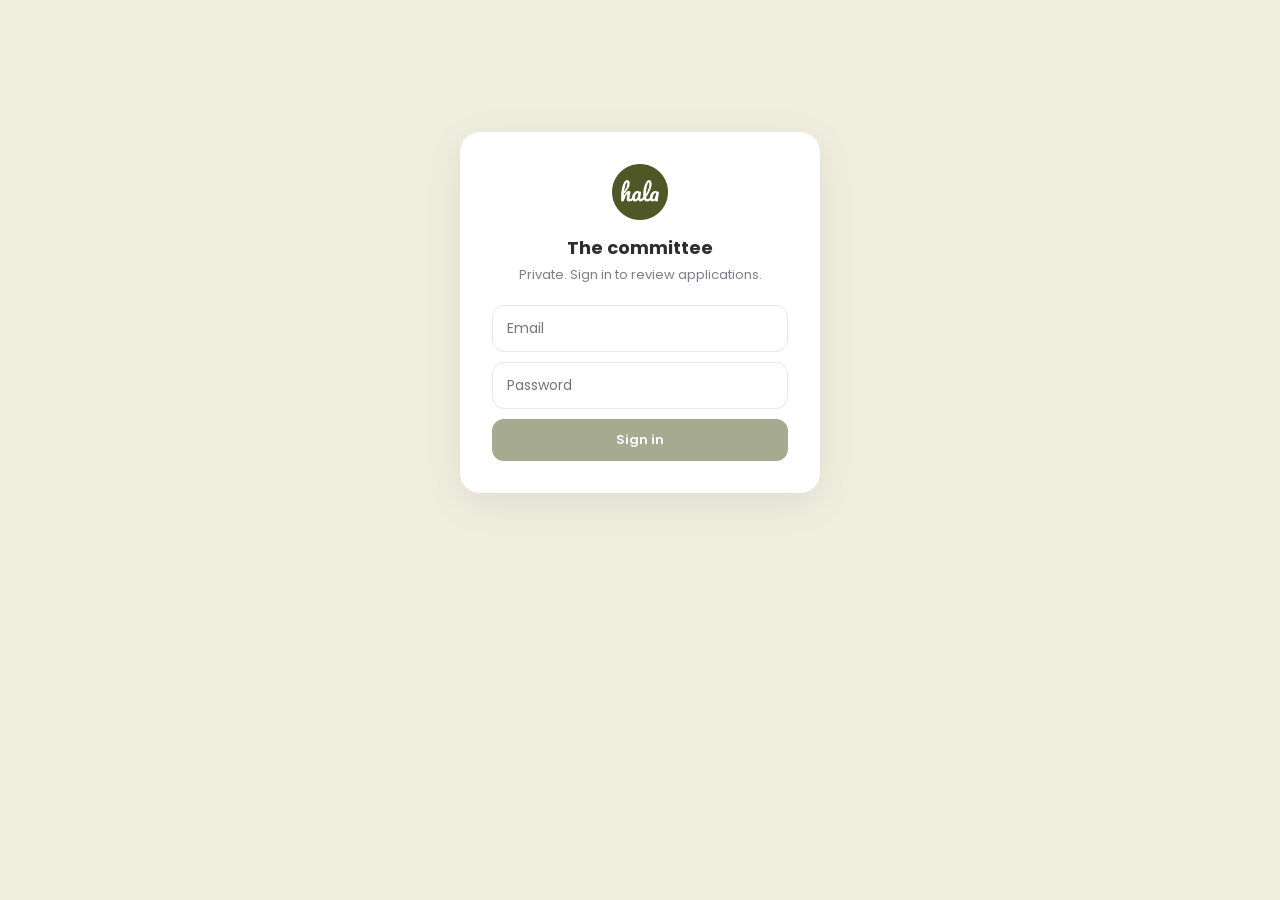
==== admin/index.html @ 54960d13 "Committee dashboard at /admin Co-Authored-By: Claude Fable 5 <noreply@anthropic.com>" ====
<!doctype html>
<html lang="en">
  <head>
    <meta charset="UTF-8" />
    <meta name="viewport" content="width=device-width, initial-scale=1.0" />
    <meta name="robots" content="noindex, nofollow" />
    <title>Hala — Committee</title>
    <link rel="preconnect" href="https://fonts.googleapis.com" />
    <link
      href="https://fonts.googleapis.com/css2?family=Poppins:wght@400;500;600;700&family=Fraunces:opsz,wght@9..144,400;9..144,500&display=swap"
      rel="stylesheet"
    />
    <script type="module" crossorigin src="/admin/assets/index-D9dLfr04.js"></script>
    <link rel="stylesheet" crossorigin href="/admin/assets/index-ItTpBLBb.css">
  </head>
  <body>
    <div id="root"></div>
  </body>
</html>
---- admin/assets/index-ItTpBLBb.css ----
:root{--olive: #4e5725;--olive-tint: #9ca960;--cream: #f0eedf;--cream-deep: #e7e4d0;--ink: #2d2d2d;--muted: #7c7c8b;--gold: #c9a961;--danger: #cc3531;--line: #e6e8ec}*{box-sizing:border-box;margin:0}body{background:var(--cream);color:var(--ink);font-family:Poppins,sans-serif;min-height:100vh}#root{max-width:1080px;margin:0 auto;padding:24px 20px 80px}.brand{display:flex;align-items:center;gap:12px}.brand img.logo{width:40px;height:40px}.login img.logo{width:56px;height:56px;margin:0 auto 14px;display:block}.brand .disc{width:40px;height:40px;border-radius:50%;background:var(--olive);color:#fff;display:flex;align-items:center;justify-content:center;font-family:Fraunces,serif;font-size:15px}.brand h1{font-size:18px;font-weight:600}.brand .sub{color:var(--muted);font-size:12px;letter-spacing:2px;text-transform:uppercase}header.bar{display:flex;align-items:center;justify-content:space-between;margin-bottom:24px}nav.tabs{display:flex;gap:4px;background:#fff;border:1px solid var(--line);border-radius:999px;padding:4px}nav.tabs button{border:0;background:transparent;padding:8px 18px;border-radius:999px;font-family:inherit;font-size:13px;font-weight:500;color:var(--muted);cursor:pointer}nav.tabs button.active{background:var(--olive);color:#fff}nav.tabs button .count{margin-left:6px;background:var(--gold);color:#fff;border-radius:999px;font-size:10px;padding:1px 7px;font-weight:600}.signout{border:0;background:transparent;color:var(--muted);font-family:inherit;font-size:12px;cursor:pointer;text-decoration:underline}.login{max-width:360px;margin:12vh auto 0;background:#fff;border-radius:20px;padding:32px;box-shadow:0 10px 40px #22172a14;text-align:center}.login .disc{margin:0 auto 14px;width:56px;height:56px;font-size:20px}.login h2{font-size:18px;margin-bottom:4px}.login p{color:var(--muted);font-size:13px;margin-bottom:20px}.login input{width:100%;margin-bottom:10px;padding:12px 14px;border-radius:12px;border:1px solid var(--line);font-family:inherit;font-size:14px;outline-color:var(--olive)}.login .error{color:var(--danger);font-size:12px;margin:6px 0}.btn{border:0;border-radius:12px;padding:11px 18px;font-family:inherit;font-size:13px;font-weight:600;cursor:pointer}.btn.primary{background:var(--olive);color:#fff;width:100%}.btn.approve{background:var(--olive);color:#fff}.btn.reject{background:#fff;color:var(--danger);border:1px solid var(--danger)}.btn.quiet{background:var(--cream-deep);color:var(--ink)}.btn.tiny{padding:7px 12px;font-size:12px;border-radius:10px}.btn:disabled{opacity:.5;cursor:default}.grid{display:grid;grid-template-columns:repeat(auto-fill,minmax(320px,1fr));gap:16px}.card{background:#fff;border-radius:20px;overflow:hidden;box-shadow:0 6px 24px #22172a0f;display:flex;flex-direction:column}.photos{display:flex;gap:4px;height:220px;overflow-x:auto;background:var(--cream-deep)}.photos img{height:100%;flex:1 1 0;object-fit:cover;min-width:120px}.photos .none{flex:1;display:flex;align-items:center;justify-content:center;color:var(--muted);font-size:12px}.card .body{padding:16px 18px 18px;display:flex;flex-direction:column;gap:8px;flex:1}.card h3{font-size:16px;font-weight:600}.card .meta{color:var(--muted);font-size:12px}.card .bio{font-size:13px;color:var(--ink);line-height:1.5}.card .kv{font-size:12px;color:var(--muted)}.card .kv b{color:var(--ink);font-weight:500}.card .actions{display:flex;gap:8px;margin-top:auto;padding-top:12px}.card .actions .btn{flex:1}.rows{display:flex;flex-direction:column;gap:8px}.row{background:#fff;border-radius:16px;padding:12px 16px;display:flex;align-items:center;gap:14px;box-shadow:0 3px 12px #22172a0d}.row img.avatar{width:44px;height:44px;border-radius:50%;object-fit:cover}.row .avatar.blank{width:44px;height:44px;border-radius:50%;background:var(--cream-deep);display:flex;align-items:center;justify-content:center;color:var(--olive);font-weight:600}.row .who{flex:1;min-width:0}.row .who .name{font-size:14px;font-weight:600}.row .who .meta{font-size:12px;color:var(--muted)}.row .actions{display:flex;gap:6px}.chip{font-size:11px;font-weight:600;padding:3px 10px;border-radius:999px}.chip.approved{background:#e7efdc;color:var(--olive)}.chip.paused{background:#fdf0d5;color:#9a7b23}.chip.suspended{background:#fbe2e0;color:var(--danger)}.chip.member{background:var(--olive);color:#fff}.chip.comp{background:var(--gold);color:#fff}.chip.none{background:var(--cream-deep);color:var(--muted)}.empty{text-align:center;color:var(--muted);padding:60px 0;font-size:14px}.section-note{color:var(--muted);font-size:12px;margin:0 0 14px}.details{margin-top:10px;padding-top:10px;border-top:1px solid rgba(45,45,45,.08);display:grid;gap:4px}.expand-hint{color:#7c7c8b;font-weight:400}
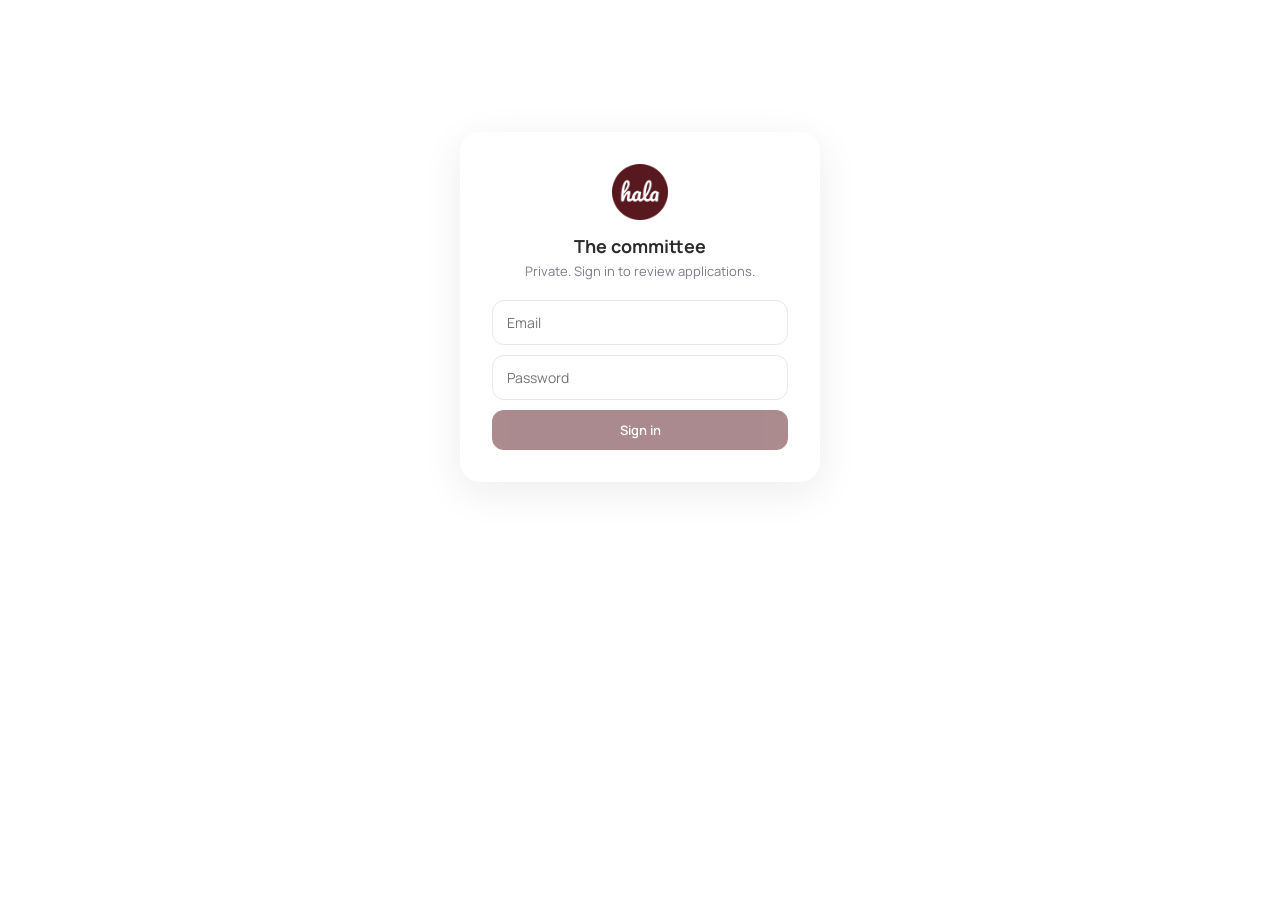
==== commit d4e055de: "Rebrand: wine + white palette, Manrope, new logo (site + dashboard) Co-Authored-By: Claude Fable 5 <" ====
--- a/admin/index.html
+++ b/admin/index.html
@@ -7,11 +7,11 @@
     <title>Hala — Committee</title>
     <link rel="preconnect" href="https://fonts.googleapis.com" />
     <link
-      href="https://fonts.googleapis.com/css2?family=Poppins:wght@400;500;600;700&family=Fraunces:opsz,wght@9..144,400;9..144,500&display=swap"
+      href="https://fonts.googleapis.com/css2?family=Manrope:wght@400;500;600;700&display=swap"
       rel="stylesheet"
     />
-    <script type="module" crossorigin src="/admin/assets/index-D9dLfr04.js"></script>
-    <link rel="stylesheet" crossorigin href="/admin/assets/index-ItTpBLBb.css">
+    <script type="module" crossorigin src="/admin/assets/index-BntNsIoA.js"></script>
+    <link rel="stylesheet" crossorigin href="/admin/assets/index-vuBNylUB.css">
   </head>
   <body>
     <div id="root"></div>
--- a/admin/assets/index-vuBNylUB.css
+++ b/admin/assets/index-vuBNylUB.css
@@ -0,0 +1 @@
+:root{--olive: #58181F;--olive-tint: #8A3A42;--cream: #FFFFFF;--cream-deep: #F3F3F3;--ink: #2d2d2d;--muted: #7c7c8b;--gold: #c9a961;--danger: #cc3531;--line: #e6e8ec}*{box-sizing:border-box;margin:0}body{background:var(--cream);color:var(--ink);font-family:Manrope,sans-serif;min-height:100vh}#root{max-width:1080px;margin:0 auto;padding:24px 20px 80px}.brand{display:flex;align-items:center;gap:12px}.brand img.logo{width:40px;height:40px}.login img.logo{width:56px;height:56px;margin:0 auto 14px;display:block}.brand .disc{width:40px;height:40px;border-radius:50%;background:var(--olive);color:#fff;display:flex;align-items:center;justify-content:center;font-family:Manrope,sans-serif;font-size:15px}.brand h1{font-size:18px;font-weight:600}.brand .sub{color:var(--muted);font-size:12px;letter-spacing:2px;text-transform:uppercase}header.bar{display:flex;align-items:center;justify-content:space-between;margin-bottom:24px}nav.tabs{display:flex;gap:4px;background:#fff;border:1px solid var(--line);border-radius:999px;padding:4px}nav.tabs button{border:0;background:transparent;padding:8px 18px;border-radius:999px;font-family:inherit;font-size:13px;font-weight:500;color:var(--muted);cursor:pointer}nav.tabs button.active{background:var(--olive);color:#fff}nav.tabs button .count{margin-left:6px;background:var(--gold);color:#fff;border-radius:999px;font-size:10px;padding:1px 7px;font-weight:600}.signout{border:0;background:transparent;color:var(--muted);font-family:inherit;font-size:12px;cursor:pointer;text-decoration:underline}.login{max-width:360px;margin:12vh auto 0;background:#fff;border-radius:20px;padding:32px;box-shadow:0 10px 40px #22172a14;text-align:center}.login .disc{margin:0 auto 14px;width:56px;height:56px;font-size:20px}.login h2{font-size:18px;margin-bottom:4px}.login p{color:var(--muted);font-size:13px;margin-bottom:20px}.login input{width:100%;margin-bottom:10px;padding:12px 14px;border-radius:12px;border:1px solid var(--line);font-family:inherit;font-size:14px;outline-color:var(--olive)}.login .error{color:var(--danger);font-size:12px;margin:6px 0}.btn{border:0;border-radius:12px;padding:11px 18px;font-family:inherit;font-size:13px;font-weight:600;cursor:pointer}.btn.primary{background:var(--olive);color:#fff;width:100%}.btn.approve{background:var(--olive);color:#fff}.btn.reject{background:#fff;color:var(--danger);border:1px solid var(--danger)}.btn.quiet{background:var(--cream-deep);color:var(--ink)}.btn.tiny{padding:7px 12px;font-size:12px;border-radius:10px}.btn:disabled{opacity:.5;cursor:default}.grid{display:grid;grid-template-columns:repeat(auto-fill,minmax(320px,1fr));gap:16px}.card{background:#fff;border-radius:20px;overflow:hidden;box-shadow:0 6px 24px #22172a0f;display:flex;flex-direction:column}.photos{display:flex;gap:4px;height:220px;overflow-x:auto;background:var(--cream-deep)}.photos img{height:100%;flex:1 1 0;object-fit:cover;min-width:120px}.photos .none{flex:1;display:flex;align-items:center;justify-content:center;color:var(--muted);font-size:12px}.card .body{padding:16px 18px 18px;display:flex;flex-direction:column;gap:8px;flex:1}.card h3{font-size:16px;font-weight:600}.card .meta{color:var(--muted);font-size:12px}.card .bio{font-size:13px;color:var(--ink);line-height:1.5}.card .kv{font-size:12px;color:var(--muted)}.card .kv b{color:var(--ink);font-weight:500}.card .actions{display:flex;gap:8px;margin-top:auto;padding-top:12px}.card .actions .btn{flex:1}.rows{display:flex;flex-direction:column;gap:8px}.row{background:#fff;border-radius:16px;padding:12px 16px;display:flex;align-items:center;gap:14px;box-shadow:0 3px 12px #22172a0d}.row img.avatar{width:44px;height:44px;border-radius:50%;object-fit:cover}.row .avatar.blank{width:44px;height:44px;border-radius:50%;background:var(--cream-deep);display:flex;align-items:center;justify-content:center;color:var(--olive);font-weight:600}.row .who{flex:1;min-width:0}.row .who .name{font-size:14px;font-weight:600}.row .who .meta{font-size:12px;color:var(--muted)}.row .actions{display:flex;gap:6px}.chip{font-size:11px;font-weight:600;padding:3px 10px;border-radius:999px}.chip.approved{background:#e7efdc;color:var(--olive)}.chip.paused{background:#fdf0d5;color:#9a7b23}.chip.suspended{background:#fbe2e0;color:var(--danger)}.chip.member{background:var(--olive);color:#fff}.chip.comp{background:var(--gold);color:#fff}.chip.none{background:var(--cream-deep);color:var(--muted)}.empty{text-align:center;color:var(--muted);padding:60px 0;font-size:14px}.section-note{color:var(--muted);font-size:12px;margin:0 0 14px}.details{margin-top:10px;padding-top:10px;border-top:1px solid rgba(45,45,45,.08);display:grid;gap:4px}.expand-hint{color:#7c7c8b;font-weight:400}
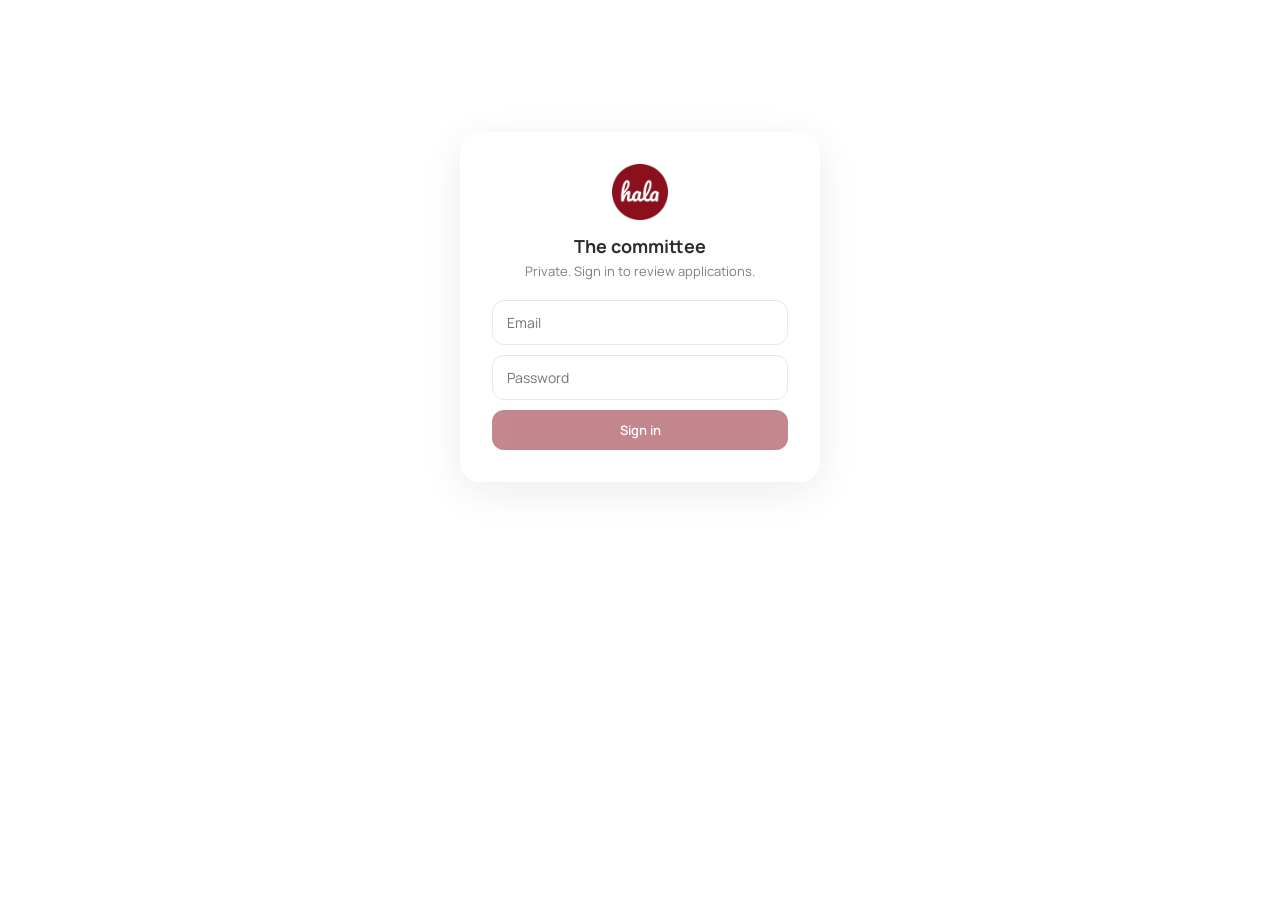
==== commit a190272c: "Lighter wine #8A101E across site, dashboard, logo Co-Authored-By: Claude Fable 5 <noreply@anthropic." ====
--- a/admin/index.html
+++ b/admin/index.html
@@ -10,8 +10,8 @@
       href="https://fonts.googleapis.com/css2?family=Manrope:wght@400;500;600;700&display=swap"
       rel="stylesheet"
     />
-    <script type="module" crossorigin src="/admin/assets/index-BntNsIoA.js"></script>
-    <link rel="stylesheet" crossorigin href="/admin/assets/index-vuBNylUB.css">
+    <script type="module" crossorigin src="/admin/assets/index-BqDKDSVc.js"></script>
+    <link rel="stylesheet" crossorigin href="/admin/assets/index-BQUMvCZC.css">
   </head>
   <body>
     <div id="root"></div>
--- a/admin/assets/index-BQUMvCZC.css
+++ b/admin/assets/index-BQUMvCZC.css
@@ -0,0 +1 @@
+:root{--olive: #8A101E;--olive-tint: #B03A46;--cream: #FFFFFF;--cream-deep: #F3F3F3;--ink: #2d2d2d;--muted: #7c7c8b;--gold: #c9a961;--danger: #cc3531;--line: #e6e8ec}*{box-sizing:border-box;margin:0}body{background:var(--cream);color:var(--ink);font-family:Manrope,sans-serif;min-height:100vh}#root{max-width:1080px;margin:0 auto;padding:24px 20px 80px}.brand{display:flex;align-items:center;gap:12px}.brand img.logo{width:40px;height:40px}.login img.logo{width:56px;height:56px;margin:0 auto 14px;display:block}.brand .disc{width:40px;height:40px;border-radius:50%;background:var(--olive);color:#fff;display:flex;align-items:center;justify-content:center;font-family:Manrope,sans-serif;font-size:15px}.brand h1{font-size:18px;font-weight:600}.brand .sub{color:var(--muted);font-size:12px;letter-spacing:2px;text-transform:uppercase}header.bar{display:flex;align-items:center;justify-content:space-between;margin-bottom:24px}nav.tabs{display:flex;gap:4px;background:#fff;border:1px solid var(--line);border-radius:999px;padding:4px}nav.tabs button{border:0;background:transparent;padding:8px 18px;border-radius:999px;font-family:inherit;font-size:13px;font-weight:500;color:var(--muted);cursor:pointer}nav.tabs button.active{background:var(--olive);color:#fff}nav.tabs button .count{margin-left:6px;background:var(--gold);color:#fff;border-radius:999px;font-size:10px;padding:1px 7px;font-weight:600}.signout{border:0;background:transparent;color:var(--muted);font-family:inherit;font-size:12px;cursor:pointer;text-decoration:underline}.login{max-width:360px;margin:12vh auto 0;background:#fff;border-radius:20px;padding:32px;box-shadow:0 10px 40px #22172a14;text-align:center}.login .disc{margin:0 auto 14px;width:56px;height:56px;font-size:20px}.login h2{font-size:18px;margin-bottom:4px}.login p{color:var(--muted);font-size:13px;margin-bottom:20px}.login input{width:100%;margin-bottom:10px;padding:12px 14px;border-radius:12px;border:1px solid var(--line);font-family:inherit;font-size:14px;outline-color:var(--olive)}.login .error{color:var(--danger);font-size:12px;margin:6px 0}.btn{border:0;border-radius:12px;padding:11px 18px;font-family:inherit;font-size:13px;font-weight:600;cursor:pointer}.btn.primary{background:var(--olive);color:#fff;width:100%}.btn.approve{background:var(--olive);color:#fff}.btn.reject{background:#fff;color:var(--danger);border:1px solid var(--danger)}.btn.quiet{background:var(--cream-deep);color:var(--ink)}.btn.tiny{padding:7px 12px;font-size:12px;border-radius:10px}.btn:disabled{opacity:.5;cursor:default}.grid{display:grid;grid-template-columns:repeat(auto-fill,minmax(320px,1fr));gap:16px}.card{background:#fff;border-radius:20px;overflow:hidden;box-shadow:0 6px 24px #22172a0f;display:flex;flex-direction:column}.photos{display:flex;gap:4px;height:220px;overflow-x:auto;background:var(--cream-deep)}.photos img{height:100%;flex:1 1 0;object-fit:cover;min-width:120px}.photos .none{flex:1;display:flex;align-items:center;justify-content:center;color:var(--muted);font-size:12px}.card .body{padding:16px 18px 18px;display:flex;flex-direction:column;gap:8px;flex:1}.card h3{font-size:16px;font-weight:600}.card .meta{color:var(--muted);font-size:12px}.card .bio{font-size:13px;color:var(--ink);line-height:1.5}.card .kv{font-size:12px;color:var(--muted)}.card .kv b{color:var(--ink);font-weight:500}.card .actions{display:flex;gap:8px;margin-top:auto;padding-top:12px}.card .actions .btn{flex:1}.rows{display:flex;flex-direction:column;gap:8px}.row{background:#fff;border-radius:16px;padding:12px 16px;display:flex;align-items:center;gap:14px;box-shadow:0 3px 12px #22172a0d}.row img.avatar{width:44px;height:44px;border-radius:50%;object-fit:cover}.row .avatar.blank{width:44px;height:44px;border-radius:50%;background:var(--cream-deep);display:flex;align-items:center;justify-content:center;color:var(--olive);font-weight:600}.row .who{flex:1;min-width:0}.row .who .name{font-size:14px;font-weight:600}.row .who .meta{font-size:12px;color:var(--muted)}.row .actions{display:flex;gap:6px}.chip{font-size:11px;font-weight:600;padding:3px 10px;border-radius:999px}.chip.approved{background:#e7efdc;color:var(--olive)}.chip.paused{background:#fdf0d5;color:#9a7b23}.chip.suspended{background:#fbe2e0;color:var(--danger)}.chip.member{background:var(--olive);color:#fff}.chip.comp{background:var(--gold);color:#fff}.chip.none{background:var(--cream-deep);color:var(--muted)}.empty{text-align:center;color:var(--muted);padding:60px 0;font-size:14px}.section-note{color:var(--muted);font-size:12px;margin:0 0 14px}.details{margin-top:10px;padding-top:10px;border-top:1px solid rgba(45,45,45,.08);display:grid;gap:4px}.expand-hint{color:#7c7c8b;font-weight:400}
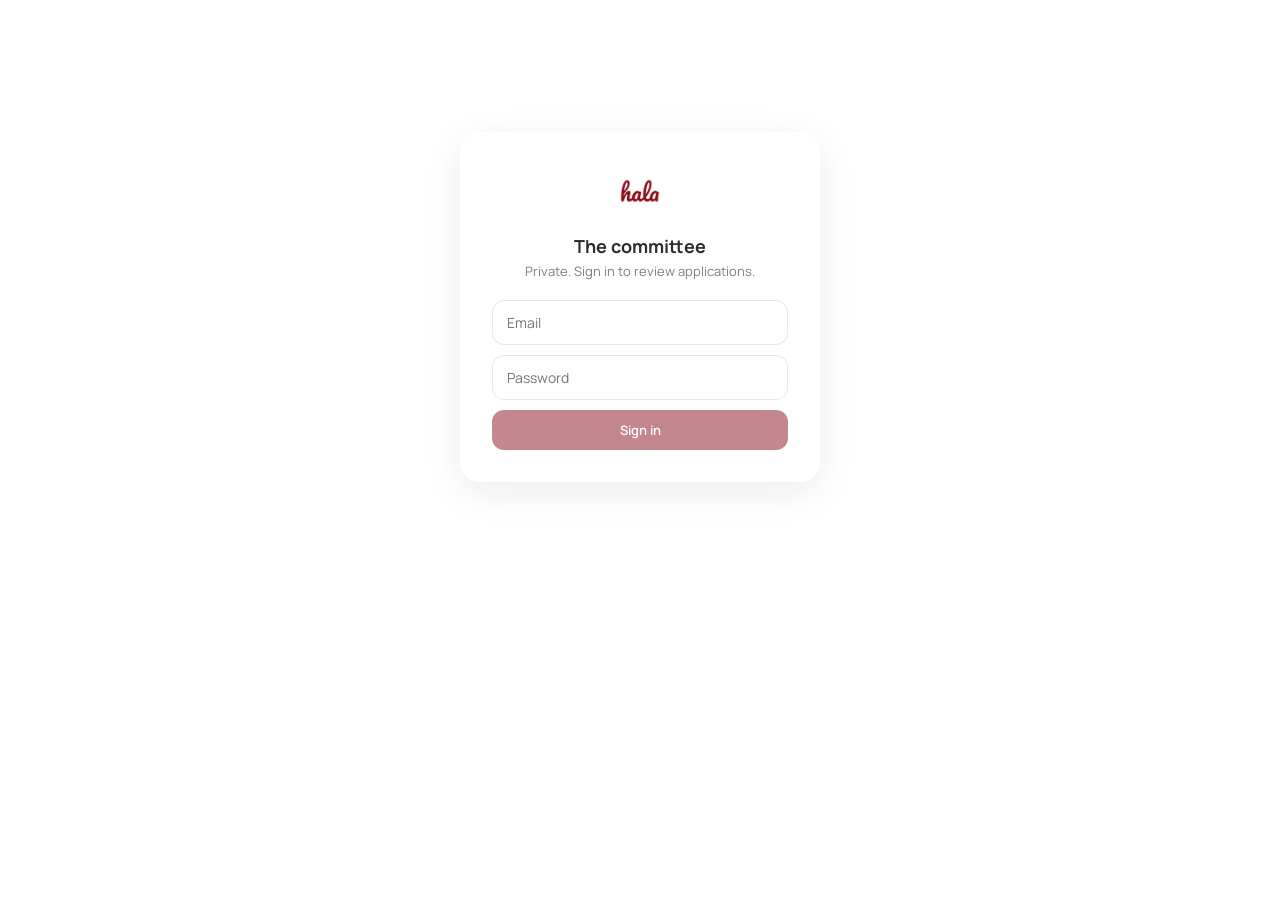
==== commit 158e6e87: "Admin: full-screen photo viewer for applicant and member photos Co-Authored-By: Claude Fable 5.1 <no" ====
--- a/admin/index.html
+++ b/admin/index.html
@@ -10,8 +10,8 @@
       href="https://fonts.googleapis.com/css2?family=Manrope:wght@400;500;600;700&display=swap"
       rel="stylesheet"
     />
-    <script type="module" crossorigin src="/admin/assets/index-BqDKDSVc.js"></script>
-    <link rel="stylesheet" crossorigin href="/admin/assets/index-BQUMvCZC.css">
+    <script type="module" crossorigin src="/admin/assets/index-By1YRD01.js"></script>
+    <link rel="stylesheet" crossorigin href="/admin/assets/index-D9K4i8IC.css">
   </head>
   <body>
     <div id="root"></div>
--- a/admin/assets/index-D9K4i8IC.css
+++ b/admin/assets/index-D9K4i8IC.css
@@ -0,0 +1 @@
+:root{--olive: #8A101E;--olive-tint: #B03A46;--cream: #FFFFFF;--cream-deep: #F3F3F3;--ink: #2d2d2d;--muted: #7c7c8b;--gold: #c9a961;--danger: #cc3531;--line: #e6e8ec}*{box-sizing:border-box;margin:0}body{background:var(--cream);color:var(--ink);font-family:Manrope,sans-serif;min-height:100vh}#root{max-width:1080px;margin:0 auto;padding:24px 20px 80px}.brand{display:flex;align-items:center;gap:12px}.brand img.logo{width:40px;height:40px}.login img.logo{width:56px;height:56px;margin:0 auto 14px;display:block}.brand .disc{width:40px;height:40px;border-radius:50%;background:var(--olive);color:#fff;display:flex;align-items:center;justify-content:center;font-family:Manrope,sans-serif;font-size:15px}.brand h1{font-size:18px;font-weight:600}.brand .sub{color:var(--muted);font-size:12px;letter-spacing:2px;text-transform:uppercase}header.bar{display:flex;align-items:center;justify-content:space-between;margin-bottom:24px}nav.tabs{display:flex;gap:4px;background:#fff;border:1px solid var(--line);border-radius:999px;padding:4px}nav.tabs button{border:0;background:transparent;padding:8px 18px;border-radius:999px;font-family:inherit;font-size:13px;font-weight:500;color:var(--muted);cursor:pointer}nav.tabs button.active{background:var(--olive);color:#fff}nav.tabs button .count{margin-left:6px;background:var(--gold);color:#fff;border-radius:999px;font-size:10px;padding:1px 7px;font-weight:600}.signout{border:0;background:transparent;color:var(--muted);font-family:inherit;font-size:12px;cursor:pointer;text-decoration:underline}.login{max-width:360px;margin:12vh auto 0;background:#fff;border-radius:20px;padding:32px;box-shadow:0 10px 40px #22172a14;text-align:center}.login .disc{margin:0 auto 14px;width:56px;height:56px;font-size:20px}.login h2{font-size:18px;margin-bottom:4px}.login p{color:var(--muted);font-size:13px;margin-bottom:20px}.login input{width:100%;margin-bottom:10px;padding:12px 14px;border-radius:12px;border:1px solid var(--line);font-family:inherit;font-size:14px;outline-color:var(--olive)}.login .error{color:var(--danger);font-size:12px;margin:6px 0}.btn{border:0;border-radius:12px;padding:11px 18px;font-family:inherit;font-size:13px;font-weight:600;cursor:pointer}.btn.primary{background:var(--olive);color:#fff;width:100%}.btn.approve{background:var(--olive);color:#fff}.btn.reject{background:#fff;color:var(--danger);border:1px solid var(--danger)}.btn.quiet{background:var(--cream-deep);color:var(--ink)}.btn.tiny{padding:7px 12px;font-size:12px;border-radius:10px}.btn:disabled{opacity:.5;cursor:default}.grid{display:grid;grid-template-columns:repeat(auto-fill,minmax(320px,1fr));gap:16px}.card{background:#fff;border-radius:20px;overflow:hidden;box-shadow:0 6px 24px #22172a0f;display:flex;flex-direction:column}.photos{display:flex;gap:4px;height:220px;overflow-x:auto;background:var(--cream-deep)}.photos img{height:100%;flex:1 1 0;object-fit:cover;min-width:120px}.photos .none{flex:1;display:flex;align-items:center;justify-content:center;color:var(--muted);font-size:12px}.card .body{padding:16px 18px 18px;display:flex;flex-direction:column;gap:8px;flex:1}.card h3{font-size:16px;font-weight:600}.card .meta{color:var(--muted);font-size:12px}.card .bio{font-size:13px;color:var(--ink);line-height:1.5}.card .kv{font-size:12px;color:var(--muted)}.card .kv b{color:var(--ink);font-weight:500}.card .actions{display:flex;gap:8px;margin-top:auto;padding-top:12px}.card .actions .btn{flex:1}.rows{display:flex;flex-direction:column;gap:8px}.row{background:#fff;border-radius:16px;padding:12px 16px;display:flex;align-items:center;gap:14px;box-shadow:0 3px 12px #22172a0d}.row img.avatar{width:44px;height:44px;border-radius:50%;object-fit:cover}.row .avatar.blank{width:44px;height:44px;border-radius:50%;background:var(--cream-deep);display:flex;align-items:center;justify-content:center;color:var(--olive);font-weight:600}.row .who{flex:1;min-width:0}.row .who .name{font-size:14px;font-weight:600}.row .who .meta{font-size:12px;color:var(--muted)}.row .actions{display:flex;gap:6px}.chip{font-size:11px;font-weight:600;padding:3px 10px;border-radius:999px}.chip.approved{background:#e7efdc;color:var(--olive)}.chip.paused{background:#fdf0d5;color:#9a7b23}.chip.suspended{background:#fbe2e0;color:var(--danger)}.chip.member{background:var(--olive);color:#fff}.chip.comp{background:var(--gold);color:#fff}.chip.none{background:var(--cream-deep);color:var(--muted)}.empty{text-align:center;color:var(--muted);padding:60px 0;font-size:14px}.section-note{color:var(--muted);font-size:12px;margin:0 0 14px}.details{margin-top:10px;padding-top:10px;border-top:1px solid rgba(45,45,45,.08);display:grid;gap:4px}.expand-hint{color:#7c7c8b;font-weight:400}.clickable{cursor:zoom-in}.lightbox{position:fixed;top:0;right:0;bottom:0;left:0;background:#151011eb;z-index:1000;display:flex;align-items:center;justify-content:center;cursor:zoom-out}.lightbox img{max-width:min(92vw,900px);max-height:90vh;object-fit:contain;border-radius:8px;cursor:default;box-shadow:0 20px 60px #00000080}.lb-close,.lb-nav{position:absolute;background:#ffffff1f;color:#fff;border:0;border-radius:999px;width:44px;height:44px;font-size:26px;line-height:44px;cursor:pointer}.lb-close:hover,.lb-nav:hover{background:#ffffff3d}.lb-close{top:18px;right:18px}.lb-nav{top:50%;transform:translateY(-50%);font-size:34px}.lb-prev{left:18px}.lb-next{right:18px}.lb-count{position:absolute;bottom:18px;left:50%;transform:translate(-50%);color:#ffffffbf;font-size:13px}
